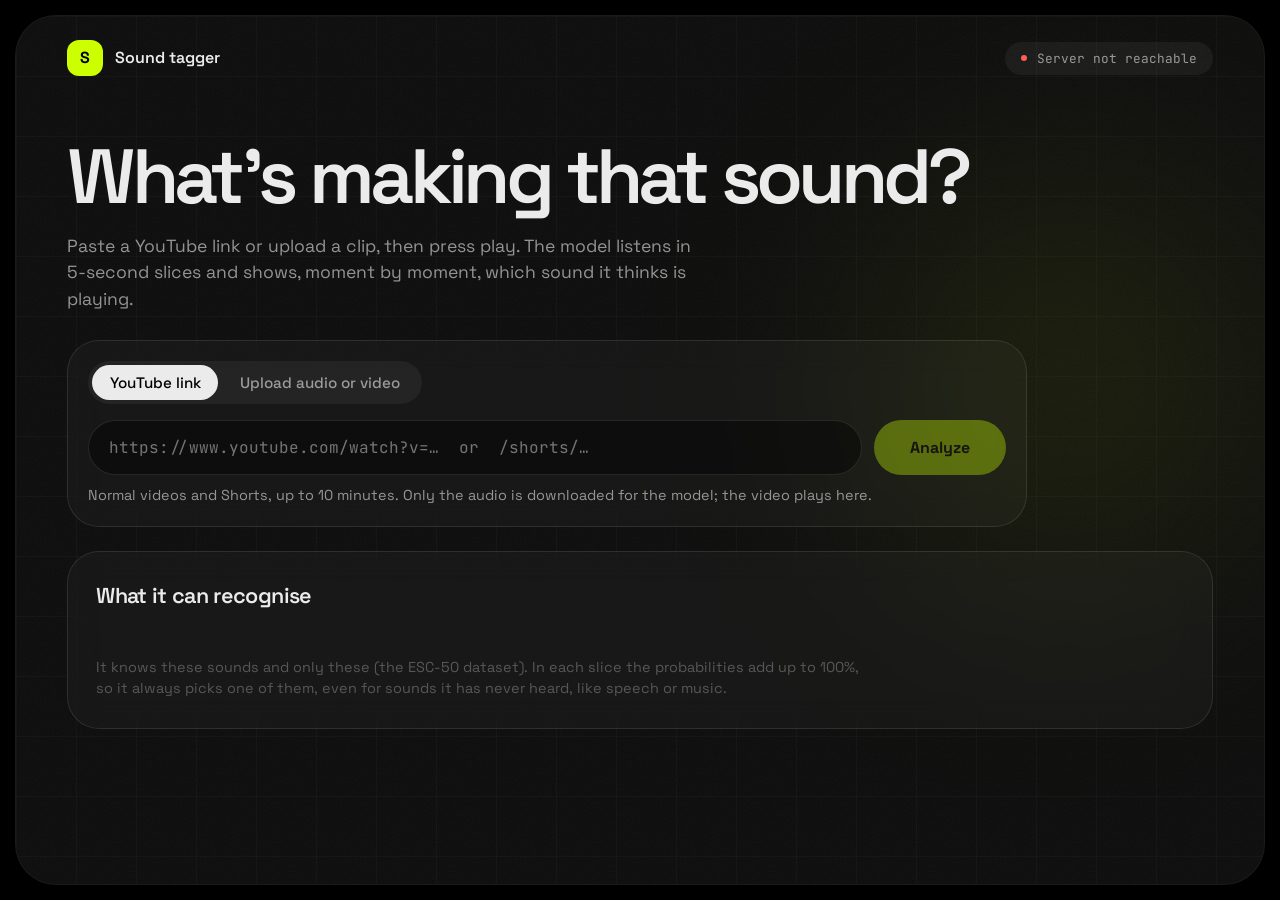
==== web/index.html @ 133b7e2a "Web demo: YouTube/upload, play with live labels, class list - src/audio.py: load_any unpacks any aud" ====
<!doctype html>
<html lang="en">
<head>
  <meta charset="utf-8">
  <meta name="viewport" content="width=device-width, initial-scale=1">
  <title>Sound tagger: what's making that sound?</title>
  <link rel="preconnect" href="https://fonts.googleapis.com">
  <link rel="preconnect" href="https://fonts.gstatic.com" crossorigin>
  <link href="https://fonts.googleapis.com/css2?family=JetBrains+Mono:wght@400;500&family=Space+Grotesk:wght@300..700&display=swap" rel="stylesheet">
  <link rel="stylesheet" href="style.css">
</head>
<body>
  <div class="shell">
    <header class="top">
      <a class="brand" href="/">
        <span class="brand-mark" aria-hidden="true">S</span>
        <span>Sound tagger</span>
      </a>
      <a class="status" id="status" href="#sounds">
        <span class="status-dot" aria-hidden="true"></span>
        <span id="status-text">Connecting to the model…</span>
      </a>
    </header>

    <main>
      <!-- 1. Pick something to listen to -->
      <section class="intro">
        <h1>What's making that sound?</h1>
        <p class="lede">
          Paste a YouTube link or upload a clip, then press play. The model listens in
          5-second slices and shows, moment by moment, which sound it thinks is playing.
        </p>

        <form class="glass input-card" id="form">
          <div class="modes" role="tablist" aria-label="Input type">
            <button type="button" role="tab" class="mode is-active" data-mode="url" aria-selected="true">YouTube link</button>
            <button type="button" role="tab" class="mode" data-mode="file" aria-selected="false">Upload audio or video</button>
          </div>

          <div class="url-row" data-panel="url">
            <label for="url" class="visually-hidden">YouTube link</label>
            <input type="url" id="url" placeholder="https://www.youtube.com/watch?v=…  or  /shorts/…" autocomplete="off">
            <button type="submit" class="analyze" id="analyze-url" disabled>Analyze</button>
          </div>
          <p class="hint" data-panel="url">Normal videos and Shorts, up to 10 minutes. Only the audio is downloaded for the model; the video plays here.</p>

          <div class="file-row" data-panel="file" hidden>
            <label class="drop" id="drop">
              <input type="file" id="file" accept="audio/*,video/*">
              <span class="drop-title" id="drop-title">Drop an audio or video file here</span>
              <span class="hint" id="drop-hint">or click to choose one. mp3, wav, m4a, mp4, webm; the first 10 minutes are used.</span>
            </label>
            <button type="submit" class="analyze" id="analyze-file" disabled>Analyze</button>
          </div>

          <p class="error" id="error" role="alert"></p>
        </form>
      </section>

      <!-- 2. Play it and watch the labels change -->
      <section class="stage" id="stage" hidden>
        <div class="glass player-card" id="player-card">
          <p class="source" id="source"></p>
          <div class="yt-frame" id="yt-frame" hidden><div id="yt"></div></div>
          <p class="hint player-error" id="player-error" hidden></p>
          <video class="media" id="video" controls playsinline hidden></video>
          <div class="audio-player" id="audio-player" hidden>
            <button type="button" class="play" id="play" aria-label="Play">
              <svg viewBox="0 0 24 24" aria-hidden="true"><path class="icon-play" d="M8 5v14l11-7z"/><path class="icon-pause" d="M7 5h4v14H7zM13 5h4v14h-4z"/></svg>
            </button>
            <audio class="media" id="audio" controls></audio>
          </div>
        </div>

        <div class="glass now-card" id="now-card" aria-live="polite">
          <div class="listening" id="listening">
            <div class="eq" aria-hidden="true"><i></i><i></i><i></i><i></i><i></i></div>
            <p id="listening-text">Listening…</p>
          </div>

          <div id="now" hidden>
            <p class="now-head">
              <span class="now-title">Now hearing</span>
              <span class="now-clock" id="now-clock">0:00</span>
            </p>
            <p class="now-label" id="now-label"></p>
            <p class="now-prob"><span id="now-prob"></span> sure in this slice</p>
            <ol class="bars live" id="now-bars"></ol>
            <p class="hint now-hint" id="now-hint">Press play. The labels follow the audio as it plays.</p>
          </div>
        </div>

        <div class="glass timeline-card" id="timeline-card" hidden>
          <div class="card-head">
            <h2>Timeline</h2>
            <p class="hint">The top sound in each slice; brighter means more confident. Click anywhere to jump there.</p>
          </div>
          <div class="timeline-wrap" id="timeline-wrap">
            <div class="timeline" id="timeline"></div>
            <div class="playhead" id="playhead" aria-hidden="true"></div>
          </div>
          <div class="axis"><span>0:00</span><span id="axis-end"></span></div>
          <details>
            <summary>Show as a list</summary>
            <table class="segments">
              <thead><tr><th>From</th><th>To</th><th>Sound</th><th>Confidence</th></tr></thead>
              <tbody id="segments"></tbody>
            </table>
          </details>
        </div>

        <div class="glass summary-card" id="summary-card" hidden>
          <div class="card-head">
            <h2>Across the whole clip</h2>
            <p class="hint">Each sound's highest score in any slice: did it happen anywhere?</p>
          </div>
          <ol class="bars" id="bars"></ol>
          <p class="meta" id="meta"></p>
        </div>
      </section>

      <!-- 3. What the model knows -->
      <section class="glass sounds-card" id="sounds">
        <div class="card-head">
          <h2>What it can recognise</h2>
          <p class="hint" id="sounds-count"></p>
        </div>
        <div class="groups" id="groups"></div>
        <p class="caveat">
          It knows these sounds and only these (the ESC-50 dataset). In each slice the
          probabilities add up to 100%, so it always picks one of them, even for sounds it
          has never heard, like speech or music.
        </p>
      </section>
    </main>
  </div>
  <script src="app.js"></script>
</body>
</html>
---- web/style.css ----
:root {
  --black: #000000;
  --obsidian: #0c0c0c;
  --glass: rgba(255, 255, 255, 0.03);
  --line: rgba(255, 255, 255, 0.1);
  --text: #ebebeb;
  --text-2: rgba(235, 235, 235, 0.6);
  --text-3: rgba(235, 235, 235, 0.3);
  --lime: #ccff00;
  --ease: cubic-bezier(0.4, 0, 0.2, 1);
  --sans: "Space Grotesk", sans-serif;
  --mono: "JetBrains Mono", monospace;
}

* { box-sizing: border-box; }
[hidden] { display: none !important; }

body {
  margin: 0;
  min-height: 100vh;
  padding: 1rem;
  background: var(--black);
  color: var(--text);
  font: 400 1rem/1.5 var(--sans);
}

/* ---------- floating shell ---------- */
.shell {
  position: relative;
  max-width: 1400px;
  min-height: calc(100vh - 2rem);
  margin: 0 auto;
  padding: 1.5rem clamp(1.25rem, 4vw, 4rem) 3rem;
  overflow: hidden;
  isolation: isolate;
  background:
    linear-gradient(rgba(255, 255, 255, 0.025) 1px, transparent 1px) 0 0 / 60px 60px,
    linear-gradient(90deg, rgba(255, 255, 255, 0.025) 1px, transparent 1px) 0 0 / 60px 60px,
    var(--obsidian);
  border-radius: 2.5rem;
  box-shadow: 0 0 0 1px var(--line), 0 30px 80px rgba(0, 0, 0, 0.6);
}
.shell::before { /* one lime glow, top right */
  content: "";
  position: absolute;
  z-index: -1;
  top: 5%;
  right: -10%;
  width: 40rem;
  height: 40rem;
  background: radial-gradient(circle, rgba(204, 255, 0, 0.12), transparent 65%);
  filter: blur(120px);
}
.shell::after { /* grain, so the dark doesn't look flat */
  content: "";
  position: absolute;
  inset: 0;
  z-index: -1;
  opacity: 0.15;
  pointer-events: none;
  background-image: url("data:image/svg+xml,%3Csvg xmlns='http://www.w3.org/2000/svg' width='160' height='160'%3E%3Cfilter id='n'%3E%3CfeTurbulence type='fractalNoise' baseFrequency='0.9' numOctaves='3' stitchTiles='stitch'/%3E%3C/filter%3E%3Crect width='100%25' height='100%25' filter='url(%23n)' opacity='0.35'/%3E%3C/svg%3E");
}

.glass {
  background: var(--glass);
  backdrop-filter: blur(16px);
  -webkit-backdrop-filter: blur(16px);
  border: 1px solid var(--line);
  border-radius: 2rem;
}

/* ---------- header ---------- */
.top {
  display: flex;
  align-items: center;
  justify-content: space-between;
  gap: 1rem;
  flex-wrap: wrap;
}
.brand {
  display: flex;
  align-items: center;
  gap: 0.75rem;
  color: var(--text);
  font-weight: 600;
  text-decoration: none;
}
.brand-mark {
  display: grid;
  place-items: center;
  width: 2.25rem;
  height: 2.25rem;
  border-radius: 0.75rem;
  background: var(--lime);
  color: var(--black);
  font-weight: 700;
}
.status {
  display: flex;
  align-items: center;
  gap: 0.6rem;
  margin: 0;
  padding: 0.5rem 1rem;
  border-radius: 999px;
  background: rgba(255, 255, 255, 0.05);
  color: var(--text-2);
  font: 400 0.8rem var(--mono);
  text-decoration: none;
}
.status:hover { color: var(--text); }
.status-dot {
  width: 6px;
  height: 6px;
  border-radius: 50%;
  background: var(--text-3);
}
.status.is-ready .status-dot {
  background: var(--lime);
  animation: pulse 2s infinite;
}
.status.is-down .status-dot { background: #ff5c5c; }

/* ---------- page flow: input -> player + live -> summary -> what it knows ---------- */
main { display: grid; gap: 1.5rem; margin-top: clamp(2rem, 5vw, 4rem); }

.intro { max-width: 60rem; }
h1 {
  margin: 0;
  font-size: clamp(2.5rem, 6vw, 5rem);
  font-weight: 600;
  line-height: 0.95;
  letter-spacing: -0.06em;
}
.lede {
  max-width: 40rem;
  margin: 1.25rem 0 1.75rem;
  color: var(--text-2);
  font-size: 1.1rem;
}
h2 { margin: 0; font-size: 1.35rem; font-weight: 600; letter-spacing: -0.03em; }
h3 { margin: 0 0 0.6rem; color: var(--text-2); font-size: 0.8rem; font-weight: 500; letter-spacing: 0.08em; text-transform: uppercase; }
.card-head { display: flex; flex-wrap: wrap; align-items: baseline; gap: 0.25rem 1rem; margin-bottom: 1.25rem; }
.hint { margin: 0; color: var(--text-2); font-size: 0.9rem; }

/* ---------- input card ---------- */
.input-card { padding: 1.25rem; }
.modes {
  display: inline-flex;
  flex-wrap: wrap;
  gap: 0.25rem;
  margin-bottom: 1rem;
  padding: 0.25rem;
  border-radius: 999px;
  background: rgba(255, 255, 255, 0.05);
}
.mode {
  padding: 0.5rem 1.1rem;
  border: 0;
  border-radius: 999px;
  background: transparent;
  color: var(--text-2);
  font: 500 0.95rem var(--sans);
  cursor: pointer;
  transition: background 0.2s var(--ease), color 0.2s var(--ease);
}
.mode.is-active { background: var(--text); color: var(--black); }

.url-row, .file-row { display: flex; align-items: stretch; gap: 0.75rem; }
.url-row { margin-bottom: 0.6rem; }
.url-row input {
  flex: 1;
  min-width: 0;
  padding: 1rem 1.25rem;
  border: 1px solid var(--line);
  border-radius: 999px;
  background: rgba(0, 0, 0, 0.4);
  color: var(--text);
  font: 400 1rem var(--mono);
}
.url-row input:focus { outline: 2px solid var(--lime); outline-offset: 2px; }

.drop {
  position: relative;
  flex: 1;
  display: flex;
  flex-direction: column;
  gap: 0.35rem;
  padding: 1.5rem;
  border: 1px dashed rgba(255, 255, 255, 0.2);
  border-radius: 1.5rem;
  cursor: pointer;
  transition: border-color 0.2s var(--ease), background 0.2s var(--ease);
}
.drop:hover, .drop.is-over { border-color: rgba(204, 255, 0, 0.5); background: rgba(204, 255, 0, 0.03); }
.drop.has-file { border-style: solid; border-color: rgba(204, 255, 0, 0.4); }
.drop input { position: absolute; width: 1px; height: 1px; opacity: 0; }
.drop:focus-within { outline: 2px solid var(--lime); outline-offset: 3px; }
.drop-title { font-size: 1.1rem; font-weight: 500; overflow-wrap: anywhere; }
.file-row .analyze { align-self: center; }

.analyze {
  padding: 1rem 2.25rem;
  border: 0;
  border-radius: 999px;
  background: var(--lime);
  color: var(--black);
  font: 700 1rem var(--sans);
  box-shadow: 0 0 30px rgba(204, 255, 0, 0.3);
  cursor: pointer;
  transition: transform 0.2s var(--ease), opacity 0.2s var(--ease);
}
.analyze:hover:not(:disabled) { transform: scale(1.04); }
.analyze:disabled { opacity: 0.35; box-shadow: none; cursor: not-allowed; }
.analyze:focus-visible, .mode:focus-visible, .play:focus-visible, summary:focus-visible { outline: 2px solid var(--lime); outline-offset: 3px; }
.error { margin: 0.75rem 0 0; color: #ff8a8a; font-size: 0.9rem; }
.error:empty { display: none; }

/* ---------- stage: player (left) + what it hears now (right) ---------- */
.stage {
  display: grid;
  grid-template-columns: minmax(0, 1.6fr) minmax(0, 1fr);
  gap: 1.5rem;
  scroll-margin-top: 1rem;
}
.stage[data-shape="vertical"] { grid-template-columns: minmax(0, 22rem) minmax(0, 1fr); }
.stage[data-shape="audio"] { grid-template-columns: minmax(0, 1fr) minmax(0, 1fr); }
.timeline-card, .summary-card { grid-column: 1 / -1; }

.player-card { display: flex; flex-direction: column; gap: 1rem; padding: 1.25rem; }
.source { margin: 0 0.25rem; color: var(--text-2); font-size: 0.95rem; overflow-wrap: anywhere; }
.yt-frame {
  position: relative;
  width: 100%;
  aspect-ratio: 16 / 9;
  overflow: hidden;
  border-radius: 1.25rem;
  background: #000;
}
.stage[data-shape="vertical"] .yt-frame { aspect-ratio: 9 / 16; max-height: 75vh; }
.yt-frame iframe { position: absolute; inset: 0; width: 100%; height: 100%; border: 0; }
.media { width: 100%; border-radius: 1.25rem; background: #000; }
video.media { max-height: 75vh; }
.player-error { color: #ffc46b; }

.audio-player {
  display: grid;
  flex: 1;
  place-content: center;
  justify-items: center;
  gap: 1.5rem;
  padding: 1.5rem 0;
}
.audio-player .media { width: 28rem; max-width: 100%; background: transparent; }
.play {
  display: grid;
  place-items: center;
  width: 6rem;
  height: 6rem;
  border: 0;
  border-radius: 50%;
  background: var(--lime);
  box-shadow: 0 0 40px rgba(204, 255, 0, 0.35);
  cursor: pointer;
  transition: transform 0.2s var(--ease);
}
.play:hover { transform: scale(1.06); }
.play svg { width: 2.5rem; height: 2.5rem; fill: var(--black); }
.play .icon-pause, .play.is-playing .icon-play { display: none; }
.play.is-playing .icon-pause { display: inline; }

.now-card { padding: 1.75rem; min-height: 22rem; }
.listening { display: grid; place-content: center; justify-items: center; height: 100%; min-height: 18rem; color: var(--text-2); text-align: center; }
.eq { display: flex; align-items: flex-end; gap: 6px; height: 48px; margin-bottom: 1rem; }
.eq i { width: 8px; height: 100%; border-radius: 4px; background: var(--lime); animation: eq 0.9s var(--ease) infinite alternate; }
.eq i:nth-child(2) { animation-delay: -0.3s; }
.eq i:nth-child(3) { animation-delay: -0.6s; }
.eq i:nth-child(4) { animation-delay: -0.15s; }
.eq i:nth-child(5) { animation-delay: -0.45s; }

.now-head { display: flex; justify-content: space-between; gap: 1rem; margin: 0; }
.now-title { color: var(--text-2); font-size: 0.8rem; font-weight: 500; letter-spacing: 0.08em; text-transform: uppercase; }
.now-clock { color: var(--text-3); font: 400 0.85rem var(--mono); }
.now-label {
  margin: 0.75rem 0 0;
  color: var(--lime);
  font-size: clamp(2.25rem, 4.5vw, 3.75rem);
  font-weight: 600;
  line-height: 1;
  letter-spacing: -0.05em;
  overflow-wrap: anywhere;
  transition: color 0.3s var(--ease);
}
.now-label.is-unsure { color: var(--text-2); }
.now-prob { margin: 0.5rem 0 1.5rem; color: var(--text-2); }
.now-prob span { color: var(--text); font-family: var(--mono); }
.now-hint { margin-top: 1.25rem; }

/* ---------- probability bars ---------- */
.bars { display: grid; gap: 0.55rem; margin: 0; padding: 0; list-style: none; }
.bar {
  display: grid;
  grid-template-columns: 9rem 1fr 3.5rem;
  align-items: center;
  gap: 0.75rem;
  font-size: 0.95rem;
}
.bar-label { overflow: hidden; text-overflow: ellipsis; white-space: nowrap; }
.bar-track { height: 8px; border-radius: 4px; background: rgba(255, 255, 255, 0.06); }
.bar-fill {
  display: block; /* a span is inline, and inline boxes ignore width */
  height: 100%;
  border-radius: 4px;
  background: rgba(204, 255, 0, 0.45);
  transform-origin: left;
  animation: grow 0.6s var(--ease) both;
}
.bars.live .bar-fill { animation: none; transition: width 0.35s var(--ease); }
.bar:first-child .bar-fill { background: var(--lime); }
.bar-value { color: var(--text-2); font: 400 0.85rem var(--mono); text-align: right; }
.summary-card, .timeline-card { padding: 1.75rem; }
.summary-card .bars { max-width: 44rem; }
.meta { margin: 1.5rem 0 0; color: var(--text-3); font: 400 0.8rem var(--mono); }

/* ---------- timeline ---------- */
.timeline-wrap { position: relative; cursor: pointer; }
.timeline {
  display: flex;
  gap: 2px;
  height: 4.5rem;
  overflow: hidden;
  border-radius: 1rem;
  background: rgba(255, 255, 255, 0.04);
}
.seg {
  display: flex;
  align-items: flex-end;
  min-width: 2px;
  padding: 0.5rem;
  overflow: hidden;
  background: rgb(204 255 0 / var(--a));
  color: var(--black);
  font-size: 0.8rem;
  font-weight: 600;
  white-space: nowrap;
}
.seg.is-dim { color: var(--text); }
.playhead {
  position: absolute;
  top: -0.35rem;
  bottom: -0.35rem;
  left: 0;
  width: 3px;
  margin-left: -1.5px;
  border-radius: 2px;
  background: var(--text);
  box-shadow: 0 0 12px rgba(255, 255, 255, 0.7);
  pointer-events: none;
}
.axis { display: flex; justify-content: space-between; margin-top: 0.5rem; color: var(--text-3); font: 400 0.8rem var(--mono); }
details { margin-top: 1.25rem; color: var(--text-2); }
summary { cursor: pointer; }
.segments { width: 100%; margin-top: 0.75rem; border-collapse: collapse; font-size: 0.9rem; }
.segments th, .segments td { padding: 0.4rem 0.5rem; border-bottom: 1px solid var(--line); text-align: left; }
.segments td:not(:nth-child(3)) { font-family: var(--mono); }
.segments tbody tr { cursor: pointer; }
.segments tbody tr:hover { background: rgba(255, 255, 255, 0.04); }

/* ---------- what it can recognise ---------- */
.sounds-card { padding: 1.75rem; scroll-margin-top: 1rem; }
.groups { display: grid; grid-template-columns: repeat(auto-fill, minmax(17rem, 1fr)); gap: 1.5rem; }
.chips { display: flex; flex-wrap: wrap; gap: 0.4rem; margin: 0; padding: 0; list-style: none; }
.chip {
  padding: 0.3rem 0.75rem;
  border: 1px solid var(--line);
  border-radius: 999px;
  color: var(--text-2);
  font-size: 0.88rem;
  transition: background 0.25s var(--ease), color 0.25s var(--ease), border-color 0.25s var(--ease);
}
.chip.is-heard { border-color: rgba(204, 255, 0, 0.45); color: var(--text); }
.chip.is-live { border-color: var(--lime); background: var(--lime); color: var(--black); font-weight: 600; }
.caveat { max-width: 48rem; margin: 1.5rem 0 0; color: var(--text-3); font-size: 0.9rem; }
.visually-hidden { position: absolute; width: 1px; height: 1px; overflow: hidden; clip: rect(0 0 0 0); }

/* ---------- motion ---------- */
@keyframes pulse { 0%, 100% { opacity: 1; } 50% { opacity: 0.3; } }
@keyframes eq { from { transform: scaleY(0.2); } to { transform: scaleY(1); } }
@keyframes grow { from { transform: scaleX(0); } }
@media (prefers-reduced-motion: reduce) {
  *, *::before, *::after { animation: none !important; transition: none !important; }
}

/* ---------- small screens ---------- */
@media (max-width: 960px) {
  .stage, .stage[data-shape] { grid-template-columns: minmax(0, 1fr); }
  .stage[data-shape="vertical"] .yt-frame { width: min(22rem, 100%); margin: 0 auto; }
  .bar { grid-template-columns: 7rem 1fr 3.25rem; }
}
@media (max-width: 620px) {
  body { padding: 0.5rem; }
  .shell { border-radius: 2rem; }
  .url-row, .file-row { flex-direction: column; }
}
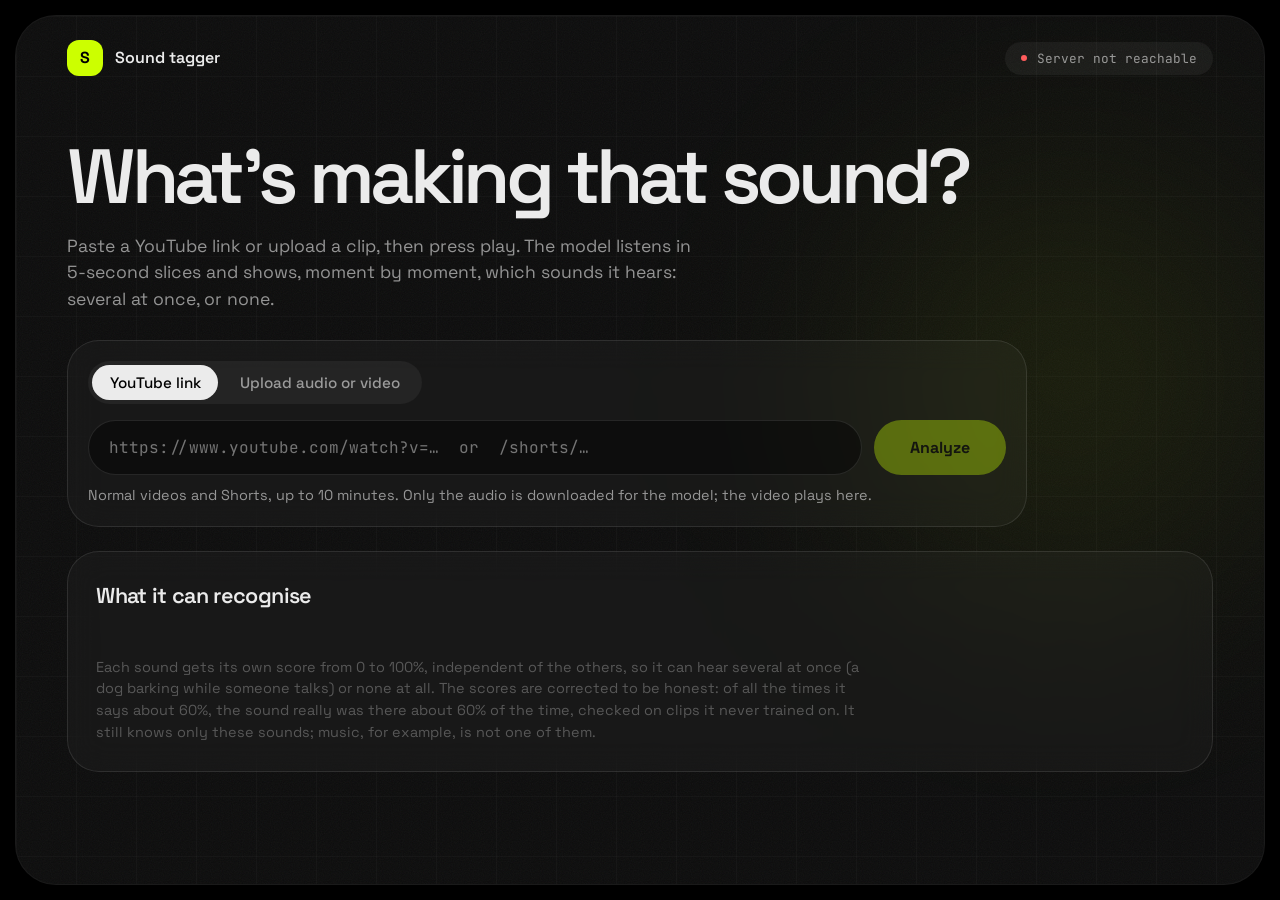
==== commit bff2fb74: "Website on the multi-label model: honest scores, heard/maybe, one timeline lane per sound" ====
--- a/web/index.html
+++ b/web/index.html
@@ -28,7 +28,8 @@
         <h1>What's making that sound?</h1>
         <p class="lede">
           Paste a YouTube link or upload a clip, then press play. The model listens in
-          5-second slices and shows, moment by moment, which sound it thinks is playing.
+          5-second slices and shows, moment by moment, which sounds it hears: several
+          at once, or none.
         </p>
 
         <form class="glass input-card" id="form">
@@ -84,7 +85,7 @@
               <span class="now-clock" id="now-clock">0:00</span>
             </p>
             <p class="now-label" id="now-label"></p>
-            <p class="now-prob"><span id="now-prob"></span> sure in this slice</p>
+            <p class="now-prob" id="now-sub"></p>
             <ol class="bars live" id="now-bars"></ol>
             <p class="hint now-hint" id="now-hint">Press play. The labels follow the audio as it plays.</p>
           </div>
@@ -93,17 +94,17 @@
         <div class="glass timeline-card" id="timeline-card" hidden>
           <div class="card-head">
             <h2>Timeline</h2>
-            <p class="hint">The top sound in each slice; brighter means more confident. Click anywhere to jump there.</p>
+            <p class="hint" id="timeline-hint"></p>
           </div>
           <div class="timeline-wrap" id="timeline-wrap">
-            <div class="timeline" id="timeline"></div>
-            <div class="playhead" id="playhead" aria-hidden="true"></div>
+            <div class="lanes" id="lanes"></div>
+            <div class="track-area" id="track-area" aria-hidden="true"><div class="playhead" id="playhead"></div></div>
           </div>
           <div class="axis"><span>0:00</span><span id="axis-end"></span></div>
           <details>
             <summary>Show as a list</summary>
             <table class="segments">
-              <thead><tr><th>From</th><th>To</th><th>Sound</th><th>Confidence</th></tr></thead>
+              <thead><tr><th>From</th><th>To</th><th>Sound</th><th>Level</th><th>Score</th></tr></thead>
               <tbody id="segments"></tbody>
             </table>
           </details>
@@ -114,7 +115,11 @@
             <h2>Across the whole clip</h2>
             <p class="hint">Each sound's highest score in any slice: did it happen anywhere?</p>
           </div>
-          <ol class="bars" id="bars"></ol>
+          <h3 id="heard-title">Heard</h3>
+          <ol class="bars" id="bars-heard"></ol>
+          <h3 id="maybe-title">Maybe</h3>
+          <ol class="bars" id="bars-maybe"></ol>
+          <p class="hint" id="nothing" hidden></p>
           <p class="meta" id="meta"></p>
         </div>
       </section>
@@ -127,9 +132,11 @@
         </div>
         <div class="groups" id="groups"></div>
         <p class="caveat">
-          It knows these sounds and only these (the ESC-50 dataset). In each slice the
-          probabilities add up to 100%, so it always picks one of them, even for sounds it
-          has never heard, like speech or music.
+          Each sound gets its own score from 0 to 100%, independent of the others, so it can
+          hear several at once (a dog barking while someone talks) or none at all. The scores
+          are corrected to be honest: of all the times it says about 60%, the sound really was
+          there about 60% of the time, checked on clips it never trained on. It still knows
+          only these sounds; music, for example, is not one of them.
         </p>
       </section>
     </main>
--- a/web/style.css
+++ b/web/style.css
@@ -291,6 +291,7 @@
   transition: color 0.3s var(--ease);
 }
 .now-label.is-unsure { color: var(--text-2); }
+.now-label.is-many { font-size: clamp(1.6rem, 3vw, 2.5rem); } /* several sounds, or "nothing" */
 .now-prob { margin: 0.5rem 0 1.5rem; color: var(--text-2); }
 .now-prob span { color: var(--text); font-family: var(--mono); }
 .now-hint { margin-top: 1.25rem; }
@@ -310,40 +311,47 @@
   display: block; /* a span is inline, and inline boxes ignore width */
   height: 100%;
   border-radius: 4px;
-  background: rgba(204, 255, 0, 0.45);
+  background: rgba(255, 255, 255, 0.18); /* below the "maybe" cut-off */
   transform-origin: left;
   animation: grow 0.6s var(--ease) both;
 }
 .bars.live .bar-fill { animation: none; transition: width 0.35s var(--ease); }
-.bar:first-child .bar-fill { background: var(--lime); }
+.bar.is-heard .bar-fill { background: var(--lime); }
+.bar.is-maybe .bar-fill { background: rgba(204, 255, 0, 0.35); }
+.bar.is-maybe .bar-label::after { content: " · maybe"; color: var(--text-3); font-size: 0.8em; }
+.bar:not(.is-heard, .is-maybe) .bar-label { color: var(--text-3); }
 .bar-value { color: var(--text-2); font: 400 0.85rem var(--mono); text-align: right; }
 .summary-card, .timeline-card { padding: 1.75rem; }
-.summary-card .bars { max-width: 44rem; }
+.summary-card .bars { max-width: 44rem; margin-bottom: 1.5rem; }
 .meta { margin: 1.5rem 0 0; color: var(--text-3); font: 400 0.8rem var(--mono); }
 
 /* ---------- timeline ---------- */
+/* One lane per sound: name on the left, its track on the right. The playhead and
+   the axis sit over the tracks only, so they are offset by the name column. */
+.timeline-card { --label-w: 9rem; --lane-gap: 0.75rem; }
 .timeline-wrap { position: relative; cursor: pointer; }
-.timeline {
-  display: flex;
-  gap: 2px;
-  height: 4.5rem;
+.lanes { display: grid; gap: 0.4rem; min-height: 2rem; }
+.lane { display: grid; grid-template-columns: var(--label-w) 1fr; gap: var(--lane-gap); align-items: center; }
+.lane-label { overflow: hidden; font-size: 0.9rem; text-overflow: ellipsis; white-space: nowrap; }
+.lane-track {
+  position: relative;
+  height: 1.5rem;
   overflow: hidden;
-  border-radius: 1rem;
+  border-radius: 0.5rem;
   background: rgba(255, 255, 255, 0.04);
 }
-.seg {
-  display: flex;
-  align-items: flex-end;
-  min-width: 2px;
-  padding: 0.5rem;
-  overflow: hidden;
-  background: rgb(204 255 0 / var(--a));
-  color: var(--black);
-  font-size: 0.8rem;
-  font-weight: 600;
-  white-space: nowrap;
-}
-.seg.is-dim { color: var(--text); }
+.seg { position: absolute; top: 0; bottom: 0; min-width: 2px; }
+.seg.is-heard { background: var(--lime); }
+.seg.is-maybe { background: rgba(204, 255, 0, 0.3); }
+.lanes-empty { align-self: center; }
+.track-area {
+  position: absolute;
+  top: 0;
+  right: 0;
+  bottom: 0;
+  left: calc(var(--label-w) + var(--lane-gap));
+  pointer-events: none;
+}
 .playhead {
   position: absolute;
   top: -0.35rem;
@@ -356,12 +364,12 @@
   box-shadow: 0 0 12px rgba(255, 255, 255, 0.7);
   pointer-events: none;
 }
-.axis { display: flex; justify-content: space-between; margin-top: 0.5rem; color: var(--text-3); font: 400 0.8rem var(--mono); }
+.axis { display: flex; justify-content: space-between; margin: 0.5rem 0 0 calc(var(--label-w) + var(--lane-gap)); color: var(--text-3); font: 400 0.8rem var(--mono); }
 details { margin-top: 1.25rem; color: var(--text-2); }
 summary { cursor: pointer; }
 .segments { width: 100%; margin-top: 0.75rem; border-collapse: collapse; font-size: 0.9rem; }
 .segments th, .segments td { padding: 0.4rem 0.5rem; border-bottom: 1px solid var(--line); text-align: left; }
-.segments td:not(:nth-child(3)) { font-family: var(--mono); }
+.segments td:is(:nth-child(1), :nth-child(2), :nth-child(5)) { font-family: var(--mono); }
 .segments tbody tr { cursor: pointer; }
 .segments tbody tr:hover { background: rgba(255, 255, 255, 0.04); }
 
@@ -395,6 +403,7 @@
   .stage, .stage[data-shape] { grid-template-columns: minmax(0, 1fr); }
   .stage[data-shape="vertical"] .yt-frame { width: min(22rem, 100%); margin: 0 auto; }
   .bar { grid-template-columns: 7rem 1fr 3.25rem; }
+  .timeline-card { --label-w: 6.5rem; }
 }
 @media (max-width: 620px) {
   body { padding: 0.5rem; }
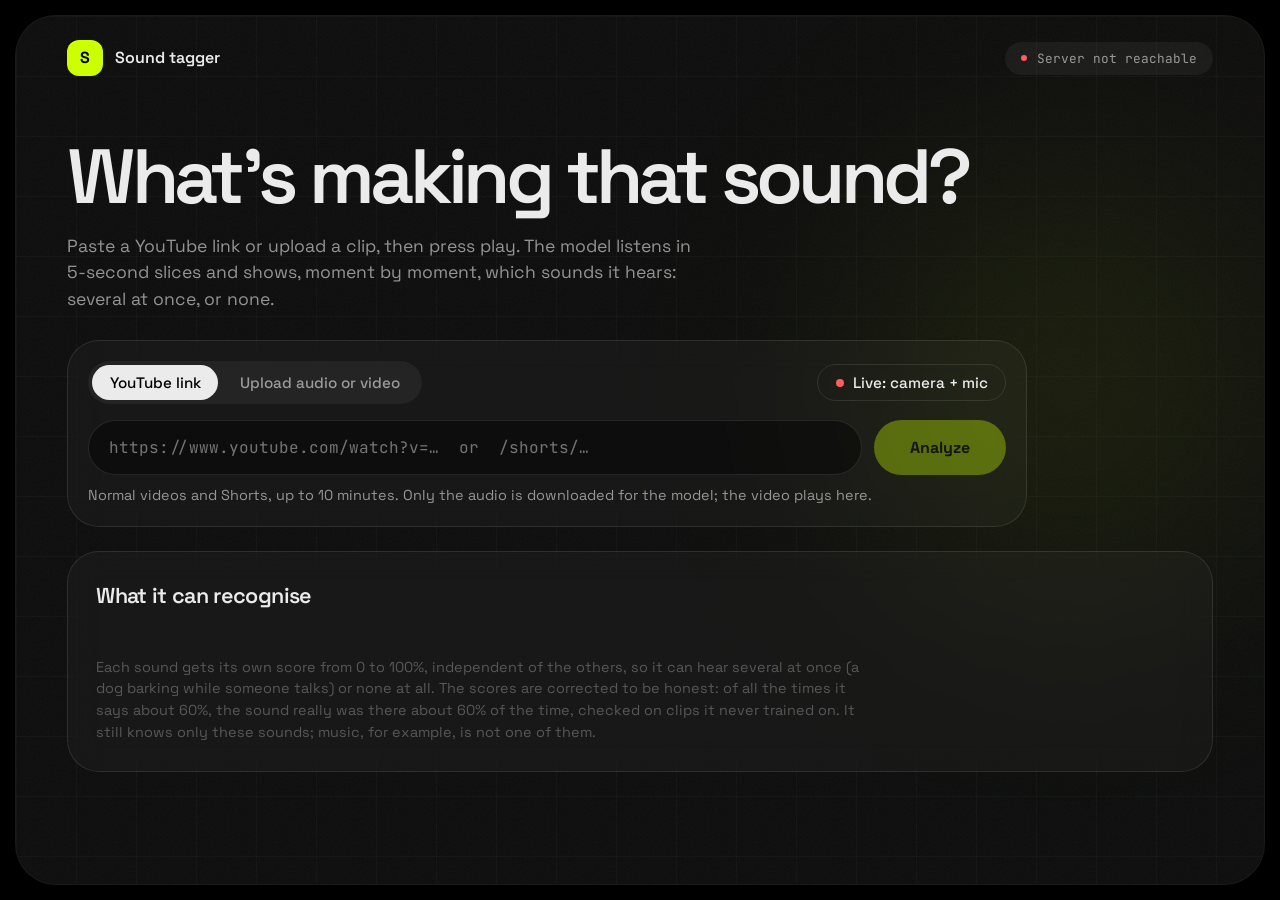
==== commit 23450fc9: "Live page: camera + mic over a WebSocket, scores of the last 5 s every 0.5 s" ====
--- a/web/index.html
+++ b/web/index.html
@@ -33,9 +33,12 @@
         </p>
 
         <form class="glass input-card" id="form">
-          <div class="modes" role="tablist" aria-label="Input type">
-            <button type="button" role="tab" class="mode is-active" data-mode="url" aria-selected="true">YouTube link</button>
-            <button type="button" role="tab" class="mode" data-mode="file" aria-selected="false">Upload audio or video</button>
+          <div class="mode-bar">
+            <div class="modes" role="tablist" aria-label="Input type">
+              <button type="button" role="tab" class="mode is-active" data-mode="url" aria-selected="true">YouTube link</button>
+              <button type="button" role="tab" class="mode" data-mode="file" aria-selected="false">Upload audio or video</button>
+            </div>
+            <a class="live-link" href="live.html"><span class="live-dot" aria-hidden="true"></span>Live: camera + mic</a>
           </div>
 
           <div class="url-row" data-panel="url">
@@ -141,6 +144,7 @@
       </section>
     </main>
   </div>
+  <script src="common.js"></script>
   <script src="app.js"></script>
 </body>
 </html>
--- a/web/style.css
+++ b/web/style.css
@@ -410,3 +410,31 @@
   .shell { border-radius: 2rem; }
   .url-row, .file-row { flex-direction: column; }
 }
+
+/* ---------- live page (live.html) and the link to it ---------- */
+.mode-bar { display: flex; flex-wrap: wrap; align-items: center; justify-content: space-between; gap: 0.75rem; margin-bottom: 1rem; }
+.mode-bar .modes { margin-bottom: 0; }
+.live-link, .back-link {
+  display: inline-flex;
+  align-items: center;
+  gap: 0.55rem;
+  padding: 0.5rem 1.1rem;
+  border: 1px solid var(--line);
+  border-radius: 999px;
+  color: var(--text);
+  font: 500 0.95rem var(--sans);
+  text-decoration: none;
+  transition: border-color 0.2s var(--ease), background 0.2s var(--ease);
+}
+.live-link:hover, .back-link:hover { border-color: rgba(204, 255, 0, 0.5); background: rgba(204, 255, 0, 0.04); }
+.live-link:focus-visible, .back-link:focus-visible { outline: 2px solid var(--lime); outline-offset: 3px; }
+.live-dot { width: 8px; height: 8px; border-radius: 50%; background: #ff5c5c; animation: pulse 2s infinite; }
+
+.live-controls { display: grid; gap: 0.9rem; }
+.live-row { display: flex; flex-wrap: wrap; align-items: center; gap: 1rem; }
+.camera { aspect-ratio: 16 / 9; object-fit: cover; transform: scaleX(-1); } /* mirrored, like a selfie */
+.mic-row { display: grid; grid-template-columns: auto 1fr; align-items: center; gap: 0.75rem; margin: 0 0.25rem; }
+.mic-name { color: var(--text-2); font: 400 0.8rem var(--mono); }
+.mic-track { height: 6px; overflow: hidden; border-radius: 3px; background: rgba(255, 255, 255, 0.06); }
+.mic-fill { display: block; width: 0; height: 100%; border-radius: 3px; background: var(--lime); transition: width 0.4s var(--ease); }
+.timeline-wrap.is-static { cursor: default; }
